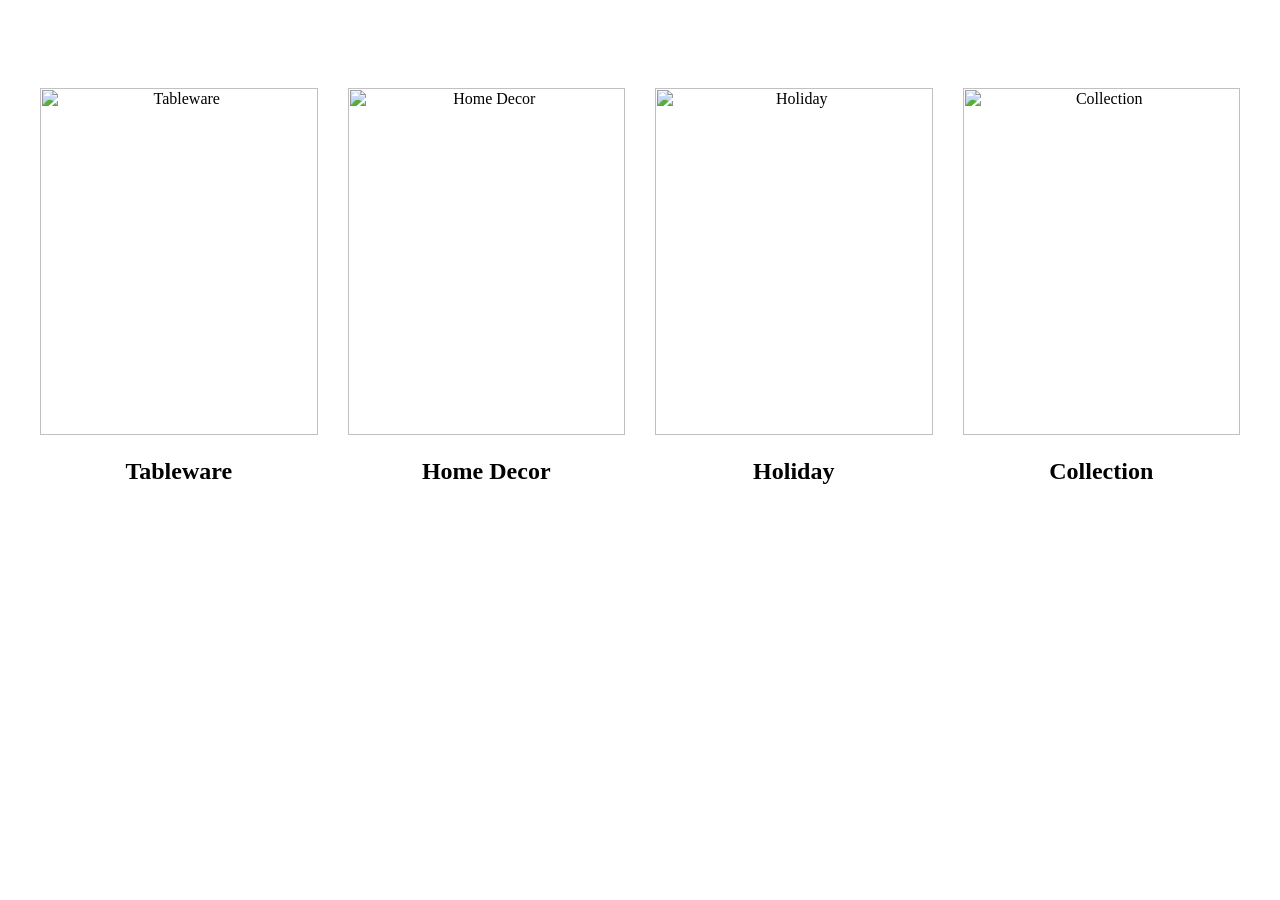
==== index.html @ 90afa99b "Add Collections" ====
<html lang="en">

<body>

<link rel="stylesheet" href="./main.css" />

<div class="collections">
  <div class="container">
    <div class="row">

      <div class="collection">
        <img src="./imgs/Tableware.png" alt="Tableware" />
        <h2>Tableware</h2>
      </div>
      
      <div class="collection">
        <img src="./imgs/HomeDecor.png" alt="Home Decor" />
        <h2>Home Decor</h2>
      </div>

      <div class="collection">
        <img src="./imgs/Holiday.png" alt="Holiday" />
        <h2>Holiday</h2>
      </div>

      <div class="collection">
        <img src="./imgs/Collection.png" alt="Collection" />
        <h2>Collection</h2>
      </div>

    </div>
  </div>
</div>


</body>
</html>
---- main.css ----
.collections {
  padding: 80px 0;
  text-align: center;
}

.container {
  max-width: 1200px;
  margin: 0 auto;
  padding: 0 20px;
}

.collections .row {
  display: flex;
  gap: 30px;
}

.collection {
  width: calc((100% - 90px) / 4);
}

.collection img {
  width: 100%;
  display: block;
  aspect-ratio: 1 / 1;      
  object-fit: cover;         
}

.collection h2 {
  margin-top: 23px;
}
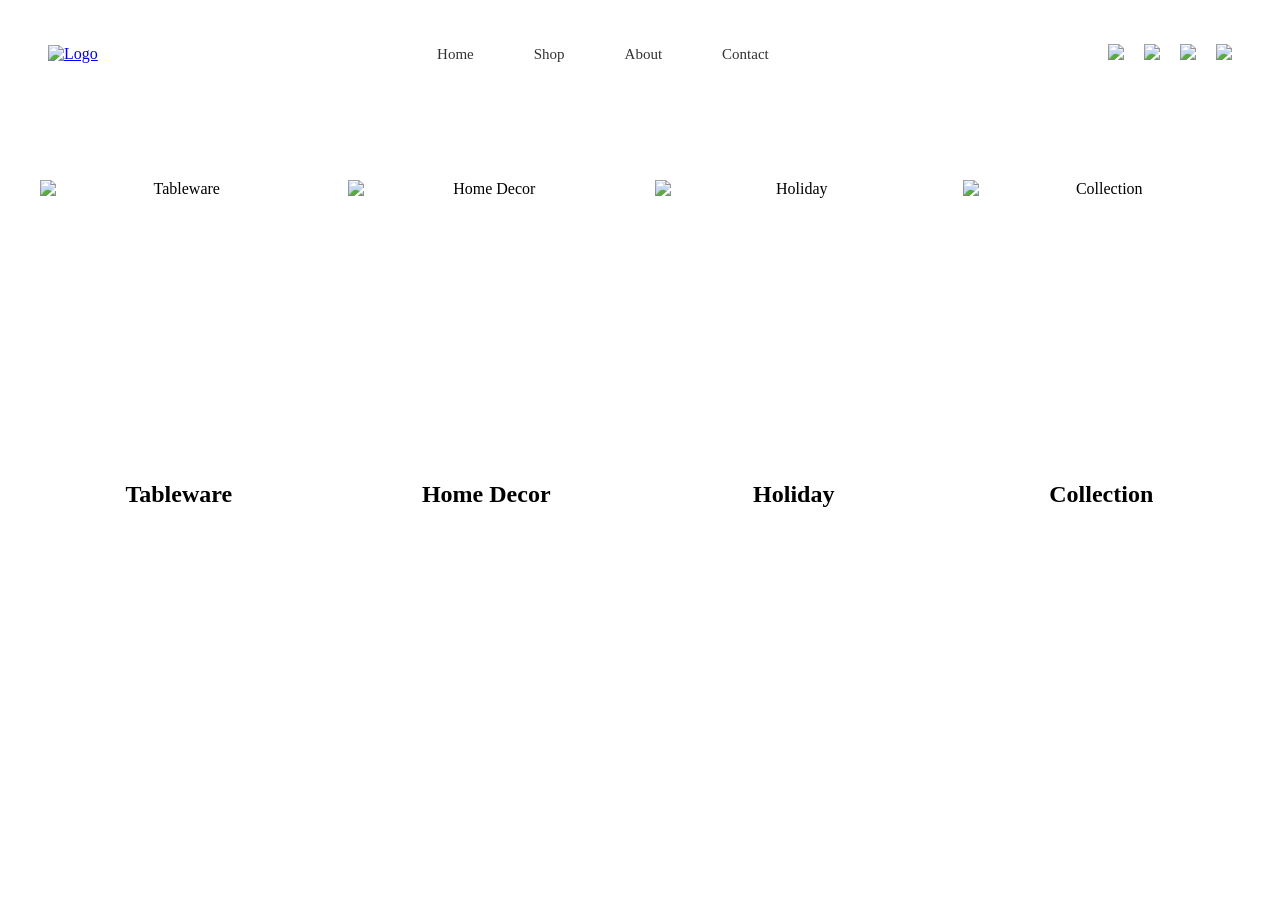
==== commit 7a8fdd71: "Add Header" ====
--- a/index.html
+++ b/index.html
@@ -1,8 +1,37 @@
+<!DOCTYPE html>
 <html lang="en">
-
+<head>
+  <link rel="stylesheet" href="./main.css" />
+</head>
 <body>
 
-<link rel="stylesheet" href="./main.css" />
+<div class="header">
+
+  <div class="logo">
+    <a href="#">
+        <img src="./imgs/Logo.svg" alt="Logo" />
+    </a>
+  </div>
+
+  <div class="links">
+    <ul>
+      <li><a href="#">Home</a></li>
+      <li><a href="#">Shop</a></li>
+      <li><a href="#">About</a></li>
+      <li><a href="#">Contact</a></li>
+    </ul>
+  </div>
+
+  <div class="icons">
+    <ul>
+      <li><a href="#"><img src="./imgs/Search.svg" /></a></li>
+      <li><a href="#"><img src="./imgs/Avatar.svg" /></a></li>
+      <li><a href="#"><img src="./imgs/Heart.svg" /></a></li>
+      <li><a href="#"><img src="./imgs/Shopping cart.svg" /></a></li>
+    </ul>
+  </div>
+
+</div>
 
 <div class="collections">
   <div class="container">
--- a/main.css
+++ b/main.css
@@ -1,3 +1,34 @@
+ul{
+list-style-type: none;
+}
+
+.header {
+  display: flex;
+  background-color: #ffff;
+  gap: 232.5px;
+  align-items: center;
+  justify-content: space-between;
+  padding: 20px 40px;
+  padding-bottom: 20px;
+  padding-top: 20px;
+}
+
+.links ul{
+display:flex;
+gap: 60px;;
+}
+
+.links ul li a {
+  text-decoration: none;
+  color: #333;
+  font-size: 15px;
+}
+
+.icons ul {
+  display: flex;
+  gap: 20px;
+}
+
 .collections {
   padding: 80px 0;
   text-align: center;
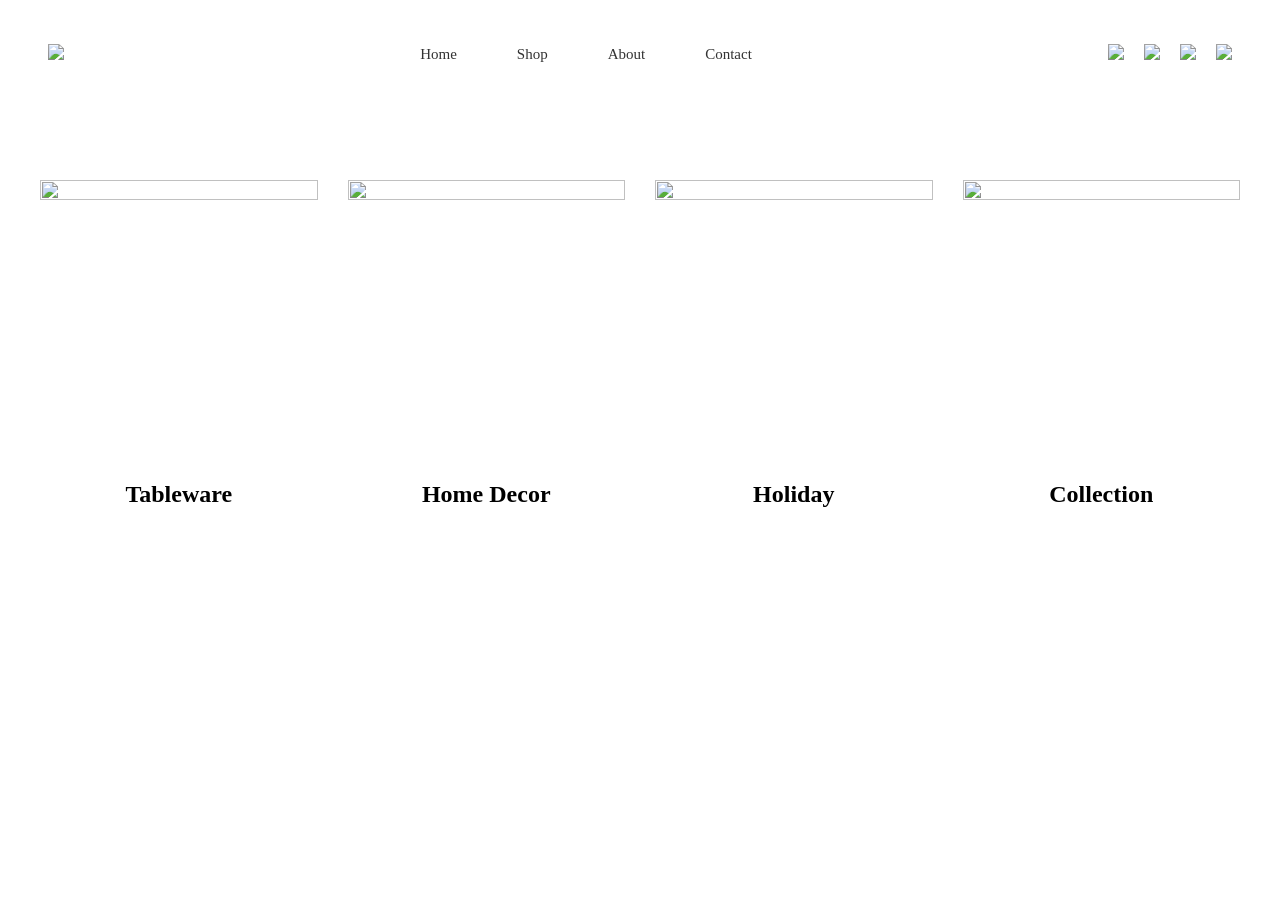
==== commit 29393562: "Add Best Sellers" ====
--- a/index.html
+++ b/index.html
@@ -9,7 +9,7 @@
 
   <div class="logo">
     <a href="#">
-        <img src="./imgs/Logo.svg" alt="Logo" />
+        <img src="./imgs/Logo.svg" />
     </a>
   </div>
 
@@ -38,22 +38,22 @@
     <div class="row">
 
       <div class="collection">
-        <img src="./imgs/Tableware.png" alt="Tableware" />
+        <img src="./imgs/Tableware.png" />
         <h2>Tableware</h2>
       </div>
       
       <div class="collection">
-        <img src="./imgs/HomeDecor.png" alt="Home Decor" />
+        <img src="./imgs/HomeDecor.png" />
         <h2>Home Decor</h2>
       </div>
 
       <div class="collection">
-        <img src="./imgs/Holiday.png" alt="Holiday" />
+        <img src="./imgs/Holiday.png" />
         <h2>Holiday</h2>
       </div>
 
       <div class="collection">
-        <img src="./imgs/Collection.png" alt="Collection" />
+        <img src="./imgs/Collection.png" />
         <h2>Collection</h2>
       </div>
 
--- a/main.css
+++ b/main.css
@@ -58,4 +58,74 @@
 
 .collection h2 {
   margin-top: 23px;
+}
+.best-sellers {
+  padding: 60px 0;
+  text-align: center;
+}
+
+.best-sellers h2 {
+  font-size: 20px;
+  font-weight: bold;
+  letter-spacing: 3px;
+  text-transform: uppercase;
+  margin-bottom: 40px;
+}
+
+.products {
+  display: flex;
+  flex-wrap: wrap;
+  gap: 30px;
+  align-items: stretch;
+}
+
+.product {
+  width: calc((100% - 90px) / 4);
+  text-align: left;
+  display: flex;        
+  flex-direction: column;
+}
+
+.product img {
+  width: 100%;
+  aspect-ratio: 1 / 1;
+  object-fit: cover;
+  margin-bottom: 15px;
+}
+
+.product h3 {
+  font-size: 12px;
+  font-weight: bold;
+  letter-spacing: 1px;
+  text-transform: uppercase;
+  margin-bottom: 6px;
+}
+
+.product .price {
+  font-size: 14px;
+  margin-bottom: 10px;
+}
+
+.product .description {
+  font-size: 13px;
+  color: #777;
+  line-height: 1.6;
+  margin-bottom: 20px;
+}
+
+.product button {
+  width: 100%;
+  padding: 12px;
+  background: white;
+  border: 1px solid #333;
+  font-size: 12px;
+  letter-spacing: 1px;
+  text-transform: uppercase;
+  cursor: pointer;
+  margin-top: auto; 
+}
+
+.product button:hover {
+  background: #333;
+  color: white;
 }
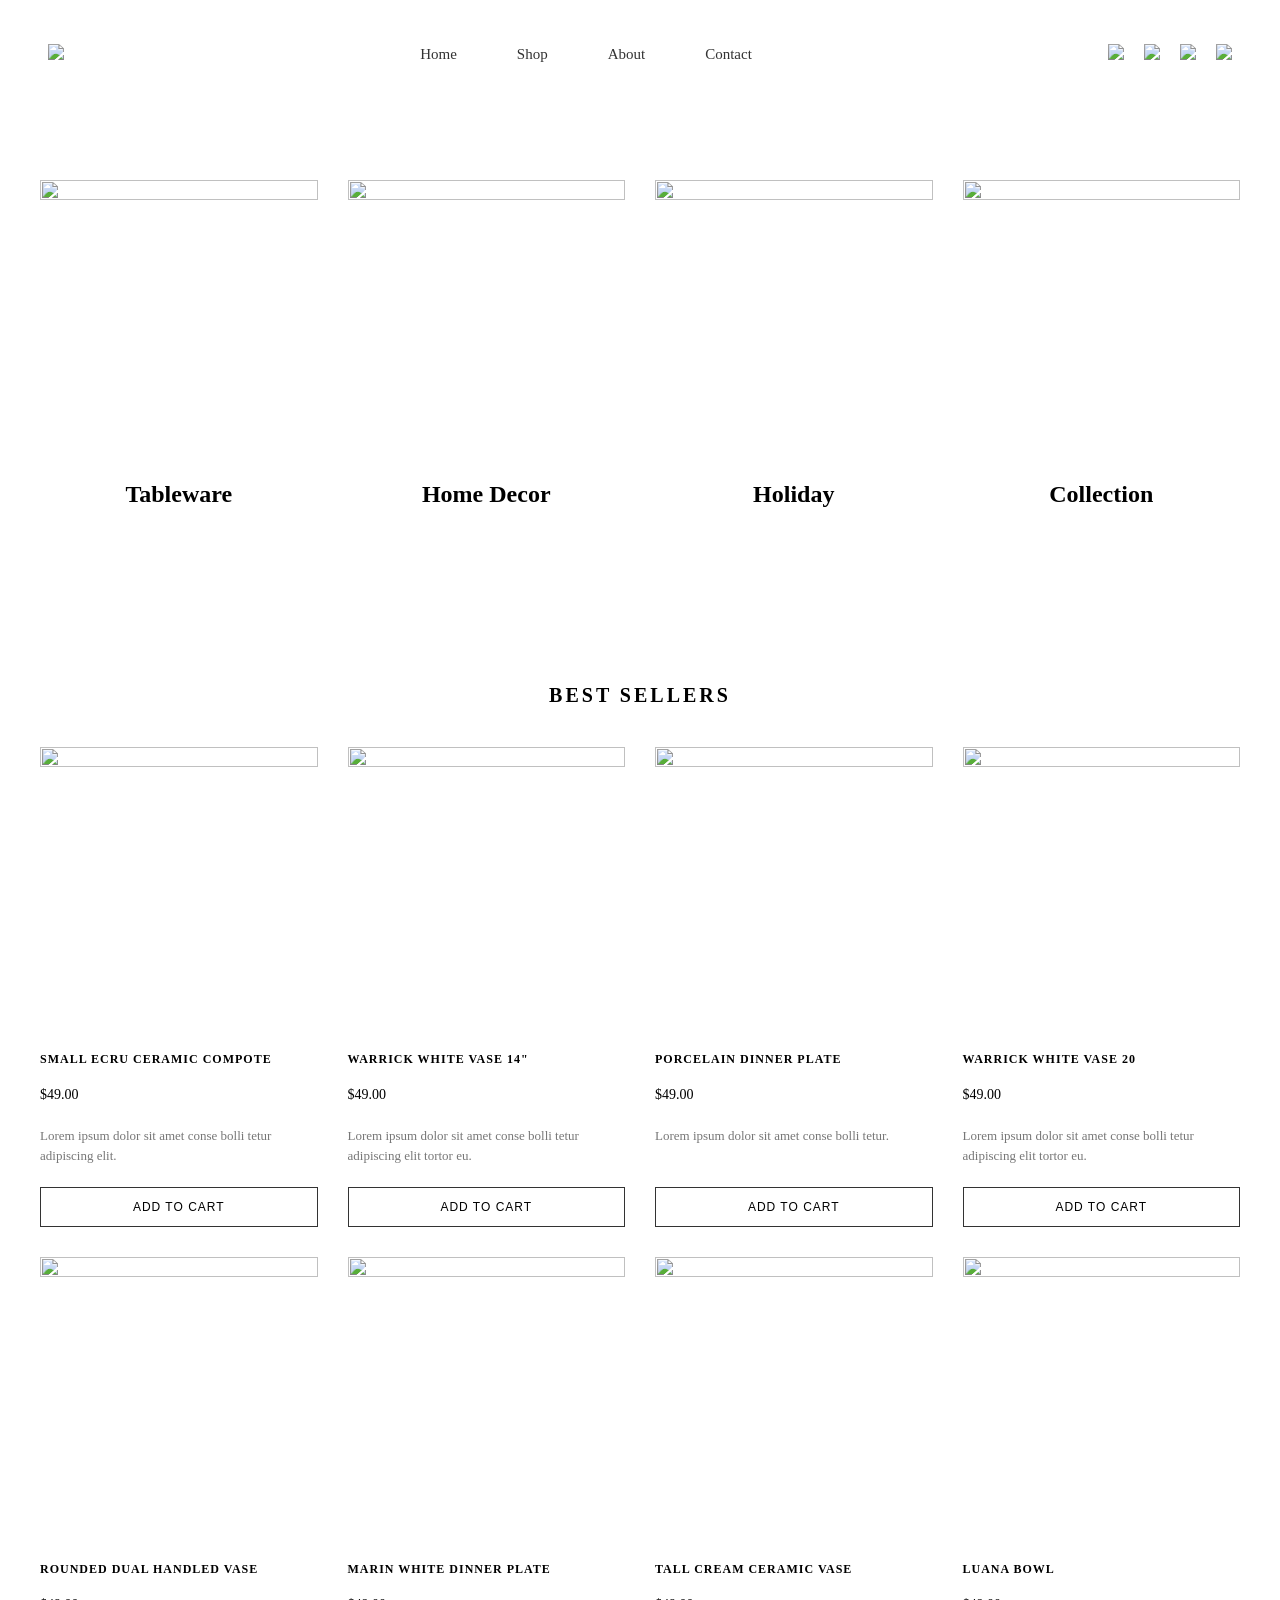
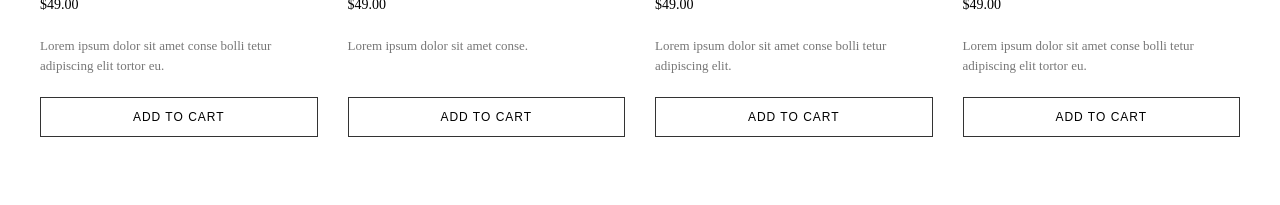
==== commit 6ba0feab: "Merge Best Sellers with index file" ====
--- a/index.html
+++ b/index.html
@@ -61,6 +61,82 @@
   </div>
 </div>
 
+<section class="best-sellers">
+
+  <div class="container">
+
+    <h2>Best Sellers</h2>
+
+    <div class="products">
+
+      <div class="product">
+        <img src="./imgs/Small Ecru Ceramic Compote.png"/>
+        <h3>Small Ecru Ceramic Compote</h3>
+        <p class="price">$49.00</p>
+        <p class="description">Lorem ipsum dolor sit amet conse bolli tetur adipiscing elit.</p>
+        <button>Add To Cart</button>
+      </div>
+
+      <div class="product">
+        <img src="./imgs/Warrick White Vase 14.png"/>
+        <h3>Warrick White Vase 14"</h3>
+        <p class="price">$49.00</p>
+        <p class="description">Lorem ipsum dolor sit amet conse bolli tetur adipiscing elit tortor eu.</p>
+        <button>Add To Cart</button>
+      </div>
+
+      <div class="product">
+        <img src="./imgs/Porcelain Dinner Plate.png" />
+        <h3>Porcelain Dinner Plate</h3>
+        <p class="price">$49.00</p>
+        <p class="description">Lorem ipsum dolor sit amet conse bolli tetur.</p>
+        <button>Add To Cart</button>
+      </div>
+
+      <div class="product">
+        <img src="./imgs/Warrick White Vase 20.png" />
+        <h3>Warrick White Vase 20</h3>
+        <p class="price">$49.00</p>
+        <p class="description">Lorem ipsum dolor sit amet conse bolli tetur adipiscing elit tortor eu.</p>
+        <button>Add To Cart</button>
+      </div>
+
+      <div class="product">
+        <img src="./imgs/Rounded Dual Handled Vase.png" />
+        <h3>Rounded Dual Handled Vase</h3>
+        <p class="price">$49.00</p>
+        <p class="description">Lorem ipsum dolor sit amet conse bolli tetur adipiscing elit tortor eu.</p>
+        <button>Add To Cart</button>
+      </div>
+
+      <div class="product">
+        <img src="./imgs/Marin White Dinner Plate.png" />
+        <h3>Marin White Dinner Plate</h3>
+        <p class="price">$49.00</p>
+        <p class="description">Lorem ipsum dolor sit amet conse.</p>
+        <button>Add To Cart</button>
+      </div>
+
+      <div class="product">
+        <img src="./imgs/Tall Cream Ceramic Vase.png" />
+        <h3>Tall Cream Ceramic Vase</h3>
+        <p class="price">$49.00</p>
+        <p class="description">Lorem ipsum dolor sit amet conse bolli tetur adipiscing elit.</p>
+        <button>Add To Cart</button>
+      </div>
+
+      <div class="product">
+        <img src="./imgs/Luana Bowl.png"/>
+        <h3>Luana Bowl</h3>
+        <p class="price">$49.00</p>
+        <p class="description">Lorem ipsum dolor sit amet conse bolli tetur adipiscing elit tortor eu.</p>
+        <button>Add To Cart</button>
+      </div>
+
+    </div>
+  </div>
+</section>
+
 
 </body>
 </html>
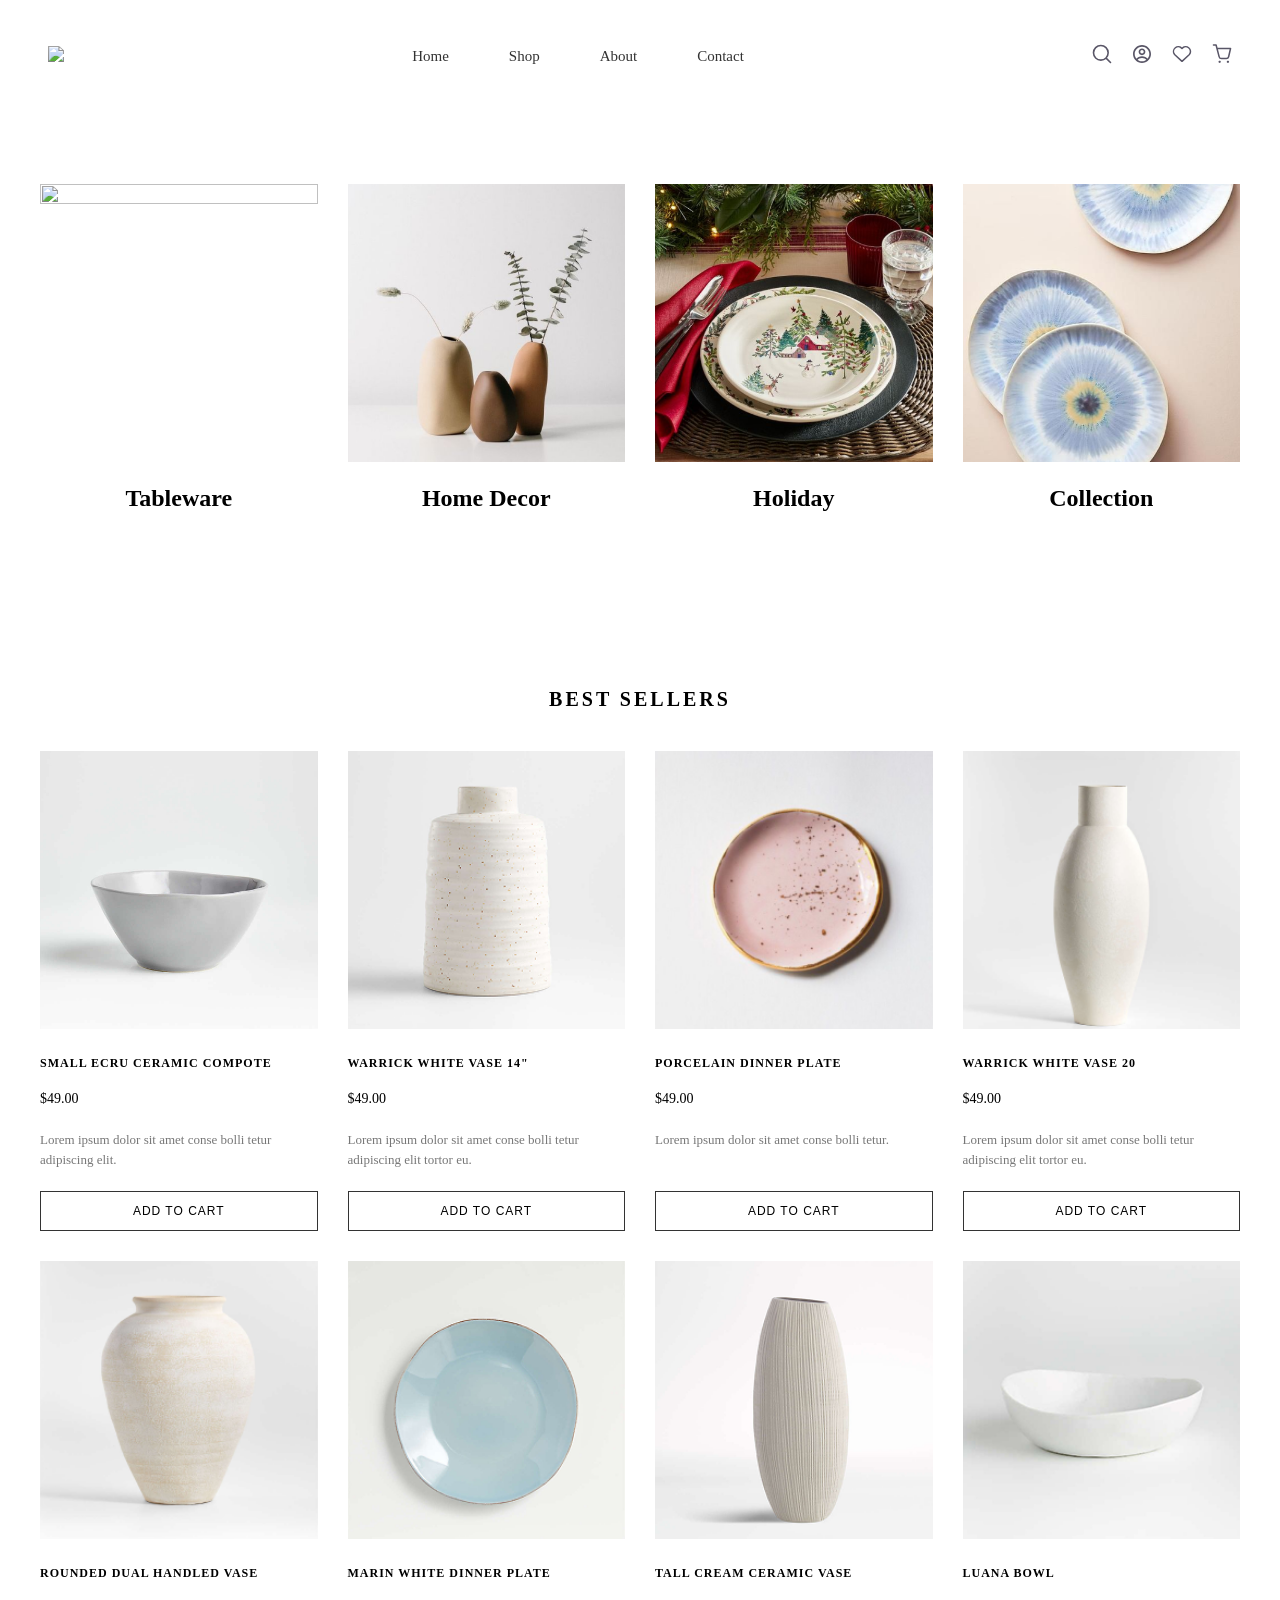
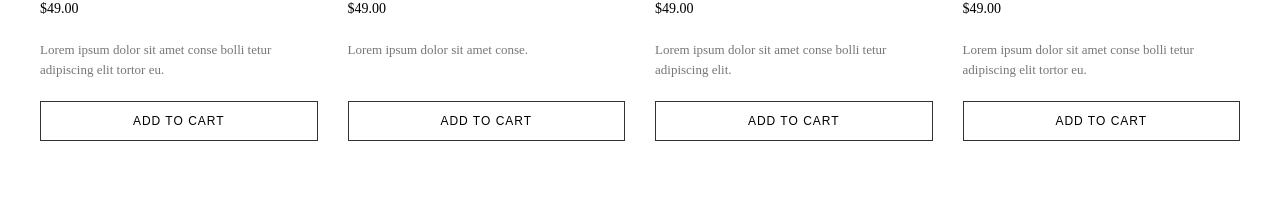
==== commit a40f97c6: "Fixed imgs folder name" ====
--- a/index.html
+++ b/index.html
@@ -9,7 +9,7 @@
 
   <div class="logo">
     <a href="#">
-        <img src="./imgs/Logo.svg" />
+        <img src="./Imgs/Logo.svg" />
     </a>
   </div>
 
@@ -24,10 +24,10 @@
 
   <div class="icons">
     <ul>
-      <li><a href="#"><img src="./imgs/Search.svg" /></a></li>
-      <li><a href="#"><img src="./imgs/Avatar.svg" /></a></li>
-      <li><a href="#"><img src="./imgs/Heart.svg" /></a></li>
-      <li><a href="#"><img src="./imgs/Shopping cart.svg" /></a></li>
+      <li><a href="#"><img src="./Imgs/Search.svg" /></a></li>
+      <li><a href="#"><img src="./Imgs/Avatar.svg" /></a></li>
+      <li><a href="#"><img src="./Imgs/Heart.svg" /></a></li>
+      <li><a href="#"><img src="./Imgs/Shopping cart.svg" /></a></li>
     </ul>
   </div>
 
@@ -38,22 +38,22 @@
     <div class="row">
 
       <div class="collection">
-        <img src="./imgs/Tableware.png" />
+        <img src="./Imgs/Tableware.png" />
         <h2>Tableware</h2>
       </div>
       
       <div class="collection">
-        <img src="./imgs/HomeDecor.png" />
+        <img src="./Imgs/HomeDecor.png" />
         <h2>Home Decor</h2>
       </div>
 
       <div class="collection">
-        <img src="./imgs/Holiday.png" />
+        <img src="./Imgs/Holiday.png" />
         <h2>Holiday</h2>
       </div>
 
       <div class="collection">
-        <img src="./imgs/Collection.png" />
+        <img src="./Imgs/Collection.png" />
         <h2>Collection</h2>
       </div>
 
@@ -70,7 +70,7 @@
     <div class="products">
 
       <div class="product">
-        <img src="./imgs/Small Ecru Ceramic Compote.png"/>
+        <img src="./Imgs/Small Ecru Ceramic Compote.png"/>
         <h3>Small Ecru Ceramic Compote</h3>
         <p class="price">$49.00</p>
         <p class="description">Lorem ipsum dolor sit amet conse bolli tetur adipiscing elit.</p>
@@ -78,7 +78,7 @@
       </div>
 
       <div class="product">
-        <img src="./imgs/Warrick White Vase 14.png"/>
+        <img src="./Imgs/Warrick White Vase 14.png"/>
         <h3>Warrick White Vase 14"</h3>
         <p class="price">$49.00</p>
         <p class="description">Lorem ipsum dolor sit amet conse bolli tetur adipiscing elit tortor eu.</p>
@@ -86,7 +86,7 @@
       </div>
 
       <div class="product">
-        <img src="./imgs/Porcelain Dinner Plate.png" />
+        <img src="./Imgs/Porcelain Dinner Plate.png" />
         <h3>Porcelain Dinner Plate</h3>
         <p class="price">$49.00</p>
         <p class="description">Lorem ipsum dolor sit amet conse bolli tetur.</p>
@@ -94,7 +94,7 @@
       </div>
 
       <div class="product">
-        <img src="./imgs/Warrick White Vase 20.png" />
+        <img src="./Imgs/Warrick White Vase 20.png" />
         <h3>Warrick White Vase 20</h3>
         <p class="price">$49.00</p>
         <p class="description">Lorem ipsum dolor sit amet conse bolli tetur adipiscing elit tortor eu.</p>
@@ -102,7 +102,7 @@
       </div>
 
       <div class="product">
-        <img src="./imgs/Rounded Dual Handled Vase.png" />
+        <img src="./Imgs/Rounded Dual Handled Vase.png" />
         <h3>Rounded Dual Handled Vase</h3>
         <p class="price">$49.00</p>
         <p class="description">Lorem ipsum dolor sit amet conse bolli tetur adipiscing elit tortor eu.</p>
@@ -110,7 +110,7 @@
       </div>
 
       <div class="product">
-        <img src="./imgs/Marin White Dinner Plate.png" />
+        <img src="./Imgs/Marin White Dinner Plate.png" />
         <h3>Marin White Dinner Plate</h3>
         <p class="price">$49.00</p>
         <p class="description">Lorem ipsum dolor sit amet conse.</p>
@@ -118,7 +118,7 @@
       </div>
 
       <div class="product">
-        <img src="./imgs/Tall Cream Ceramic Vase.png" />
+        <img src="./Imgs/Tall Cream Ceramic Vase.png" />
         <h3>Tall Cream Ceramic Vase</h3>
         <p class="price">$49.00</p>
         <p class="description">Lorem ipsum dolor sit amet conse bolli tetur adipiscing elit.</p>
@@ -126,7 +126,7 @@
       </div>
 
       <div class="product">
-        <img src="./imgs/Luana Bowl.png"/>
+        <img src="./Imgs/Luana Bowl.png"/>
         <h3>Luana Bowl</h3>
         <p class="price">$49.00</p>
         <p class="description">Lorem ipsum dolor sit amet conse bolli tetur adipiscing elit tortor eu.</p>
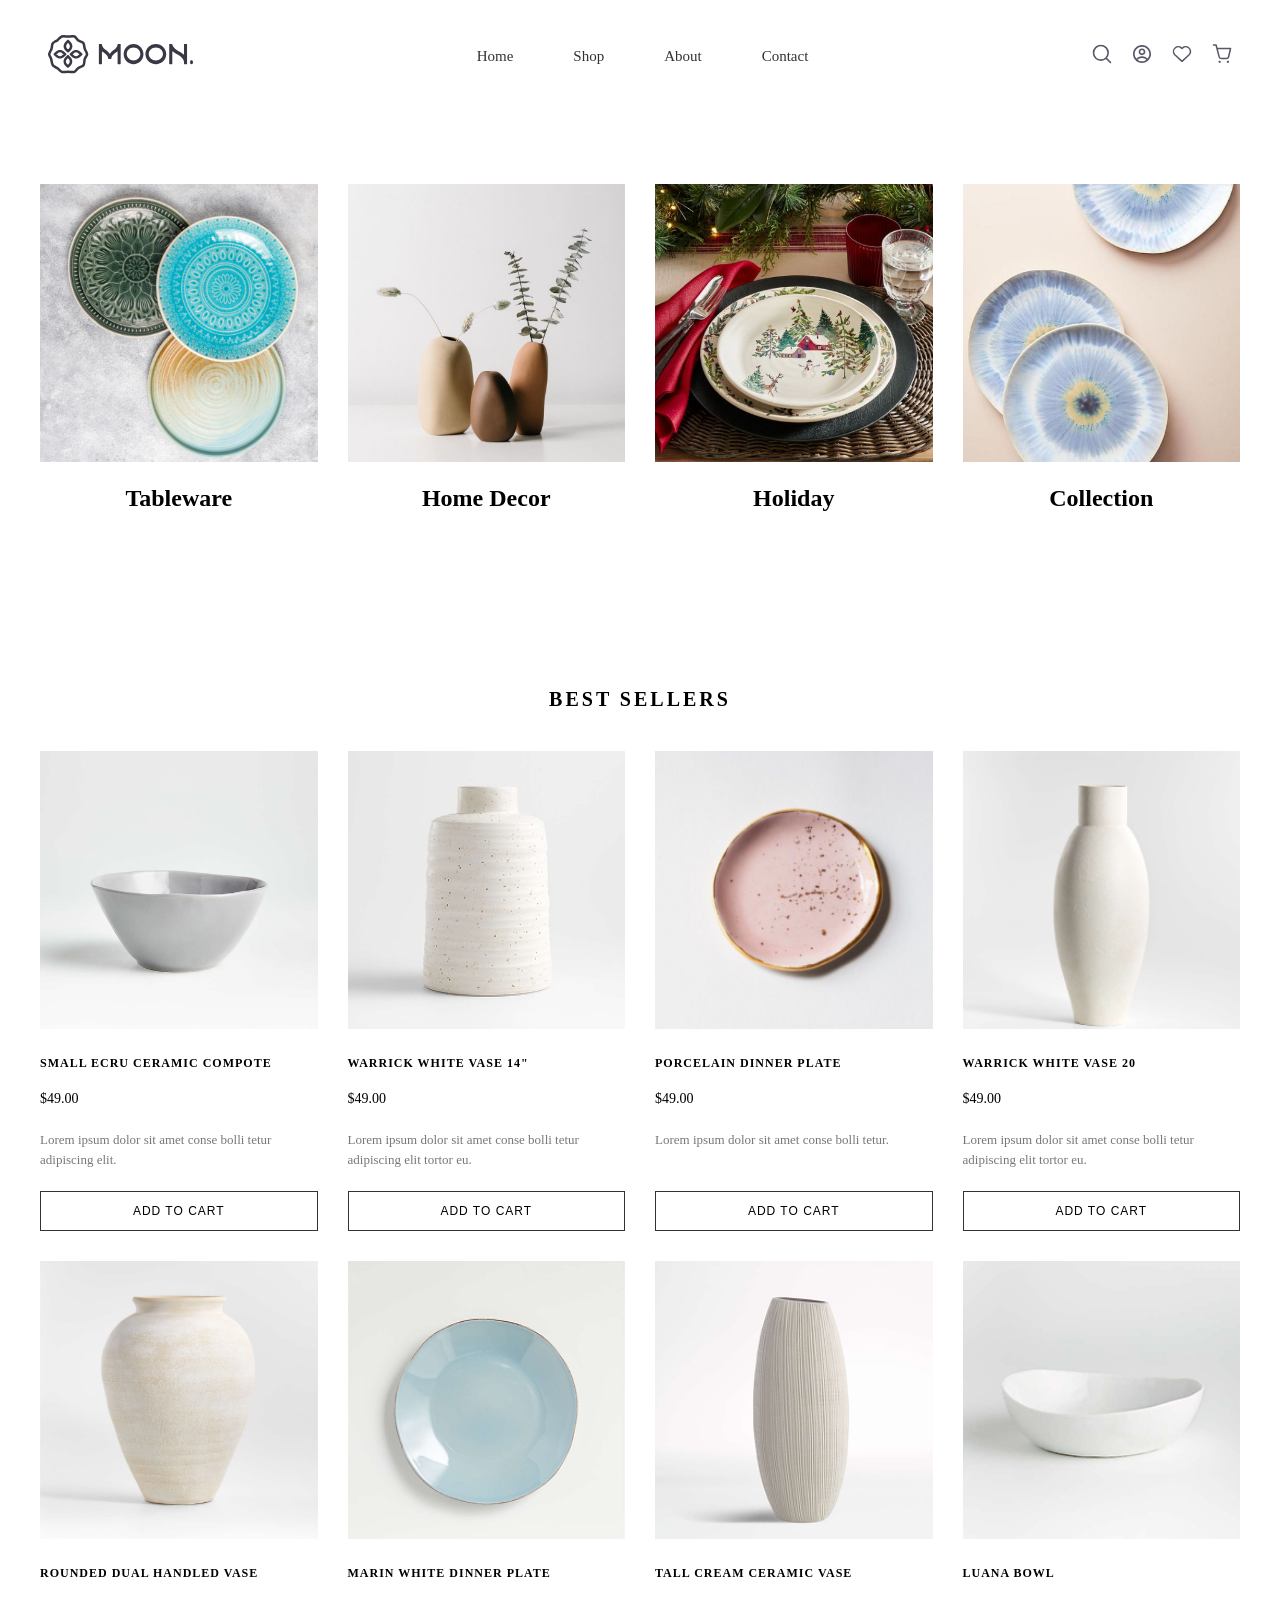
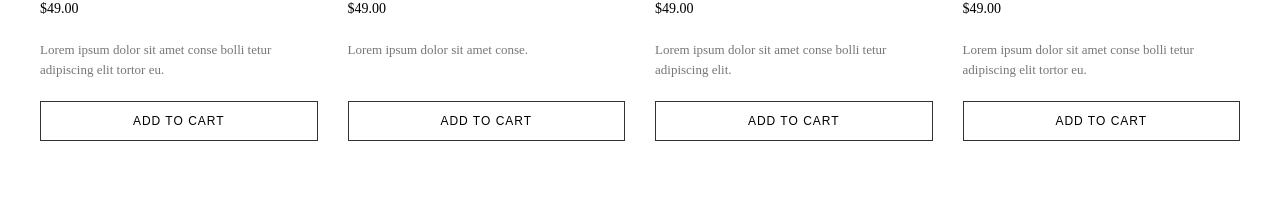
==== commit 53075c37: "Fixed Imajes names 2" ====
--- a/index.html
+++ b/index.html
@@ -9,7 +9,7 @@
 
   <div class="logo">
     <a href="#">
-        <img src="./Imgs/Logo.svg" />
+        <img src="./Imgs/logo.svg" />
     </a>
   </div>
 
@@ -38,7 +38,7 @@
     <div class="row">
 
       <div class="collection">
-        <img src="./Imgs/Tableware.png" />
+        <img src="./Imgs/TableWare.png" />
         <h2>Tableware</h2>
       </div>
       
@@ -70,7 +70,7 @@
     <div class="products">
 
       <div class="product">
-        <img src="./Imgs/Small Ecru Ceramic Compote.png"/>
+        <img src="./Imgs/Small-Ecru-Ceramic-Compote.png"/>
         <h3>Small Ecru Ceramic Compote</h3>
         <p class="price">$49.00</p>
         <p class="description">Lorem ipsum dolor sit amet conse bolli tetur adipiscing elit.</p>
@@ -78,7 +78,7 @@
       </div>
 
       <div class="product">
-        <img src="./Imgs/Warrick White Vase 14.png"/>
+        <img src="./Imgs/Warrick-White-Vase-14.png"/>
         <h3>Warrick White Vase 14"</h3>
         <p class="price">$49.00</p>
         <p class="description">Lorem ipsum dolor sit amet conse bolli tetur adipiscing elit tortor eu.</p>
@@ -86,7 +86,7 @@
       </div>
 
       <div class="product">
-        <img src="./Imgs/Porcelain Dinner Plate.png" />
+        <img src="./Imgs/Porcelain-Dinner-Plate.png" />
         <h3>Porcelain Dinner Plate</h3>
         <p class="price">$49.00</p>
         <p class="description">Lorem ipsum dolor sit amet conse bolli tetur.</p>
@@ -94,7 +94,7 @@
       </div>
 
       <div class="product">
-        <img src="./Imgs/Warrick White Vase 20.png" />
+        <img src="./Imgs/Warrick-White-Vase-20.png" />
         <h3>Warrick White Vase 20</h3>
         <p class="price">$49.00</p>
         <p class="description">Lorem ipsum dolor sit amet conse bolli tetur adipiscing elit tortor eu.</p>
@@ -102,7 +102,7 @@
       </div>
 
       <div class="product">
-        <img src="./Imgs/Rounded Dual Handled Vase.png" />
+        <img src="./Imgs/Rounded-Dual-Handled-Vase.png" />
         <h3>Rounded Dual Handled Vase</h3>
         <p class="price">$49.00</p>
         <p class="description">Lorem ipsum dolor sit amet conse bolli tetur adipiscing elit tortor eu.</p>
@@ -110,7 +110,7 @@
       </div>
 
       <div class="product">
-        <img src="./Imgs/Marin White Dinner Plate.png" />
+        <img src="./Imgs/Marin-White-Dinner-Plate.png" />
         <h3>Marin White Dinner Plate</h3>
         <p class="price">$49.00</p>
         <p class="description">Lorem ipsum dolor sit amet conse.</p>
@@ -118,7 +118,7 @@
       </div>
 
       <div class="product">
-        <img src="./Imgs/Tall Cream Ceramic Vase.png" />
+        <img src="./Imgs/Tall-Cream-Ceramic-Vase.png" />
         <h3>Tall Cream Ceramic Vase</h3>
         <p class="price">$49.00</p>
         <p class="description">Lorem ipsum dolor sit amet conse bolli tetur adipiscing elit.</p>
@@ -126,7 +126,7 @@
       </div>
 
       <div class="product">
-        <img src="./Imgs/Luana Bowl.png"/>
+        <img src="./Imgs/LuanaBowl.png"/>
         <h3>Luana Bowl</h3>
         <p class="price">$49.00</p>
         <p class="description">Lorem ipsum dolor sit amet conse bolli tetur adipiscing elit tortor eu.</p>
